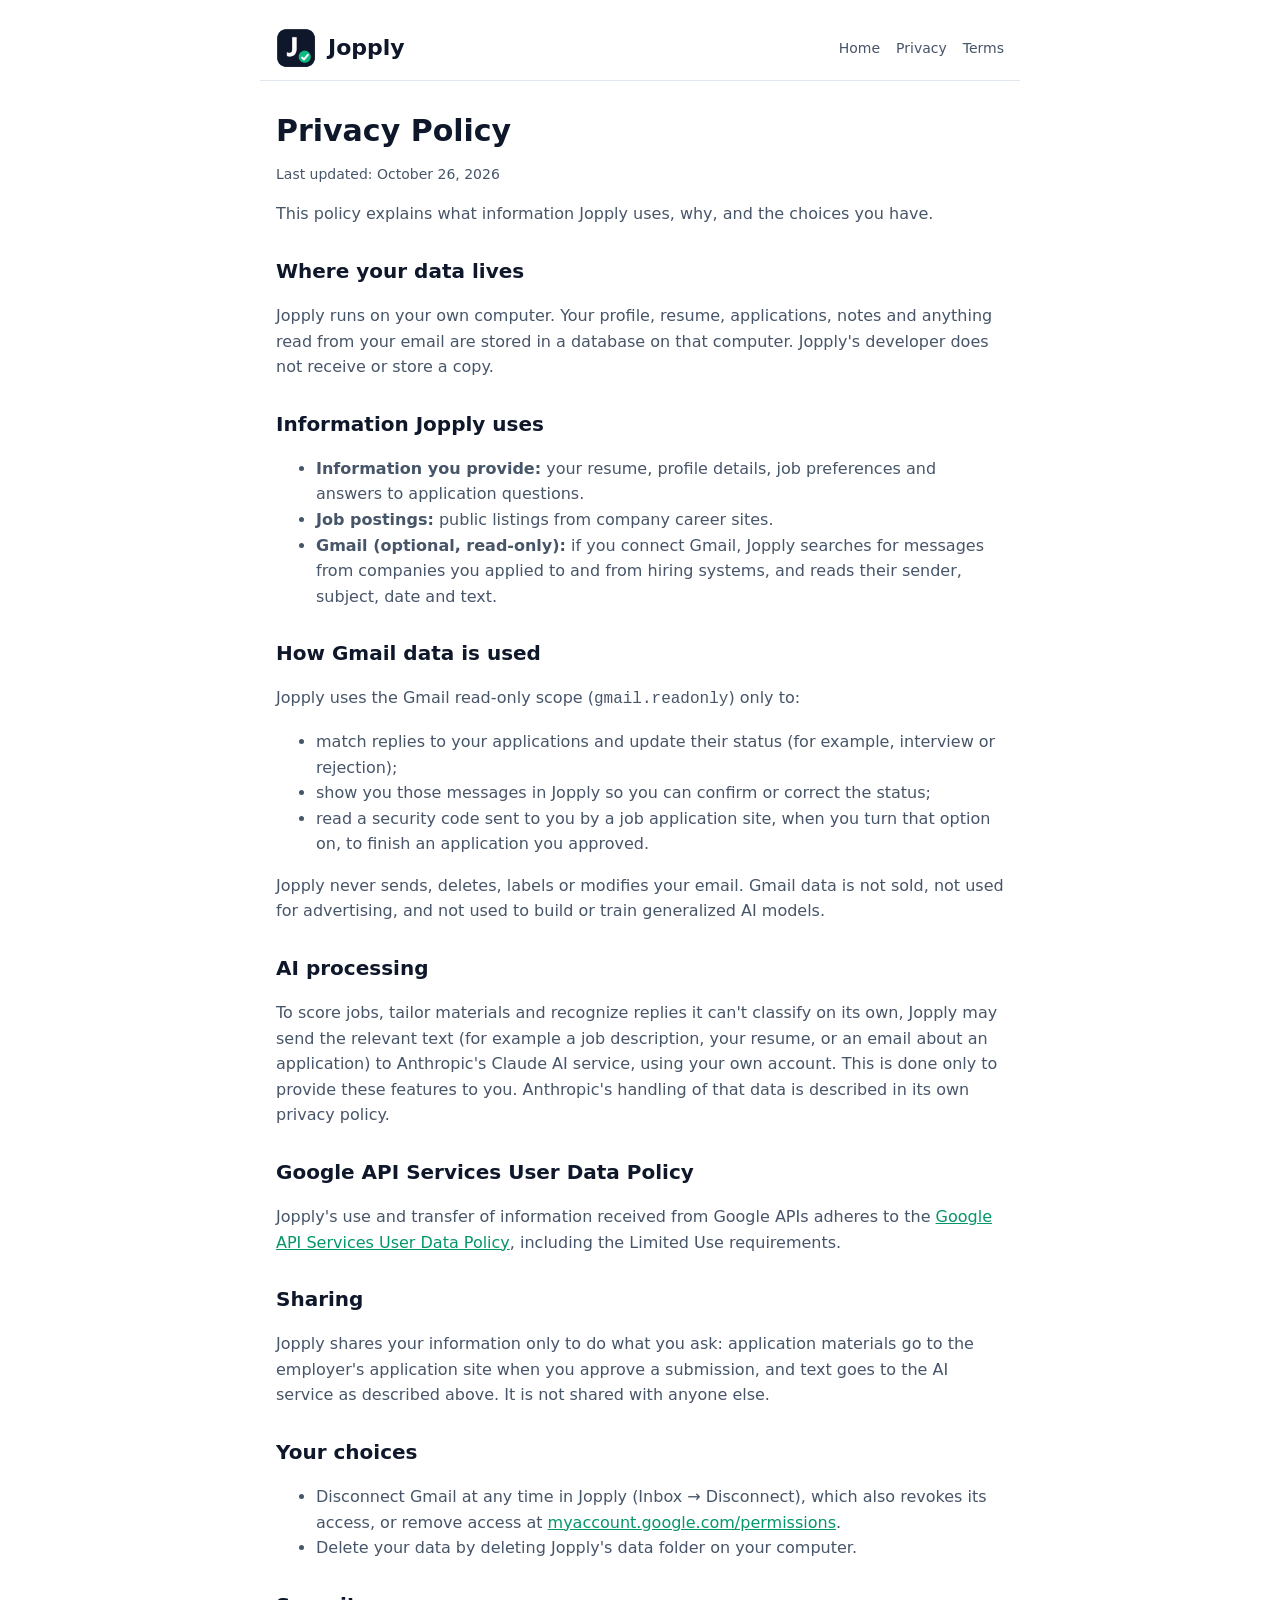
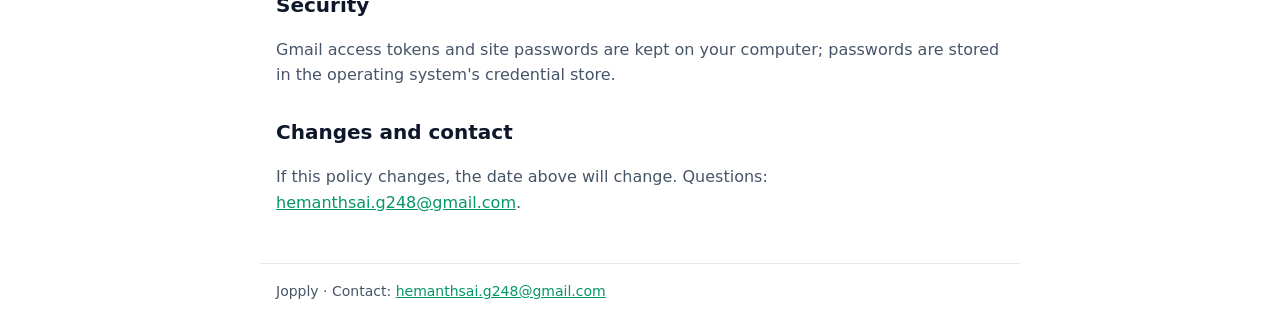
==== privacy.html @ 40e0c0b9 "Jopply website: home, privacy policy, terms" ====
<!doctype html><html lang="en"><head><meta charset="utf-8"><meta name="viewport" content="width=device-width, initial-scale=1"><link rel="icon" href="favicon.ico"><link rel="stylesheet" href="style.css"><title>Privacy Policy · Jopply</title></head><body>
<header><img src="logo.png" alt=""><a href="./">Jopply</a><nav><a href="./">Home</a><a href="privacy.html">Privacy</a><a href="terms.html">Terms</a></nav></header><main>
<h1>Privacy Policy</h1>
<p class="updated">Last updated: October 26, 2026</p>
<p>This policy explains what information Jopply uses, why, and the choices you have.</p>
<h2>Where your data lives</h2>
<p>Jopply runs on your own computer. Your profile, resume, applications, notes and anything read from your email are stored in a database on that computer. Jopply's developer does not receive or store a copy.</p>
<h2>Information Jopply uses</h2>
<ul>
<li><b>Information you provide:</b> your resume, profile details, job preferences and answers to application questions.</li>
<li><b>Job postings:</b> public listings from company career sites.</li>
<li><b>Gmail (optional, read-only):</b> if you connect Gmail, Jopply searches for messages from companies you applied to and from hiring systems, and reads their sender, subject, date and text.</li>
</ul>
<h2>How Gmail data is used</h2>
<p>Jopply uses the Gmail read-only scope (<code>gmail.readonly</code>) only to:</p>
<ul>
<li>match replies to your applications and update their status (for example, interview or rejection);</li>
<li>show you those messages in Jopply so you can confirm or correct the status;</li>
<li>read a security code sent to you by a job application site, when you turn that option on, to finish an application you approved.</li>
</ul>
<p>Jopply never sends, deletes, labels or modifies your email. Gmail data is not sold, not used for advertising, and not used to build or train generalized AI models.</p>
<h2>AI processing</h2>
<p>To score jobs, tailor materials and recognize replies it can't classify on its own, Jopply may send the relevant text (for example a job description, your resume, or an email about an application) to Anthropic's Claude AI service, using your own account. This is done only to provide these features to you. Anthropic's handling of that data is described in its own privacy policy.</p>
<h2>Google API Services User Data Policy</h2>
<p>Jopply's use and transfer of information received from Google APIs adheres to the <a href="https://developers.google.com/terms/api-services-user-data-policy">Google API Services User Data Policy</a>, including the Limited Use requirements.</p>
<h2>Sharing</h2>
<p>Jopply shares your information only to do what you ask: application materials go to the employer's application site when you approve a submission, and text goes to the AI service as described above. It is not shared with anyone else.</p>
<h2>Your choices</h2>
<ul>
<li>Disconnect Gmail at any time in Jopply (Inbox → Disconnect), which also revokes its access, or remove access at <a href="https://myaccount.google.com/permissions">myaccount.google.com/permissions</a>.</li>
<li>Delete your data by deleting Jopply's data folder on your computer.</li>
</ul>
<h2>Security</h2>
<p>Gmail access tokens and site passwords are kept on your computer; passwords are stored in the operating system's credential store.</p>
<h2>Changes and contact</h2>
<p>If this policy changes, the date above will change. Questions: <a href="mailto:hemanthsai.g248@gmail.com">hemanthsai.g248@gmail.com</a>.</p>
</main>
<footer>Jopply · Contact: <a href="mailto:hemanthsai.g248@gmail.com">hemanthsai.g248@gmail.com</a></footer></body></html>
---- style.css ----
:root { --ink:#0f172a; --muted:#475569; --line:#e2e8f0; --bg:#ffffff; --accent:#059669; }
@media (prefers-color-scheme: dark) { :root { --ink:#e2e8f0; --muted:#94a3b8; --line:#334155; --bg:#0f172a; --accent:#34d399; } }
* { box-sizing: border-box; }
body { margin:0; background:var(--bg); color:var(--ink); font:16px/1.6 system-ui,-apple-system,"Segoe UI",sans-serif; }
main, header, footer { max-width:760px; margin:0 auto; padding:0 16px; }
header { display:flex; align-items:center; gap:12px; padding-top:28px; padding-bottom:12px; border-bottom:1px solid var(--line); }
header img { width:40px; height:40px; } header a { color:inherit; text-decoration:none; font-weight:700; font-size:22px; }
nav { margin-left:auto; display:flex; gap:16px; font-size:14px; } nav a { font-weight:500; font-size:14px; color:var(--muted); }
h1 { font-size:30px; line-height:1.2; margin:32px 0 8px; } h2 { font-size:20px; margin:28px 0 6px; }
p, li { color:var(--muted); } a { color:var(--accent); } .updated { font-size:14px; }
footer { margin-top:48px; padding-top:16px; padding-bottom:32px; border-top:1px solid var(--line); font-size:14px; color:var(--muted); }
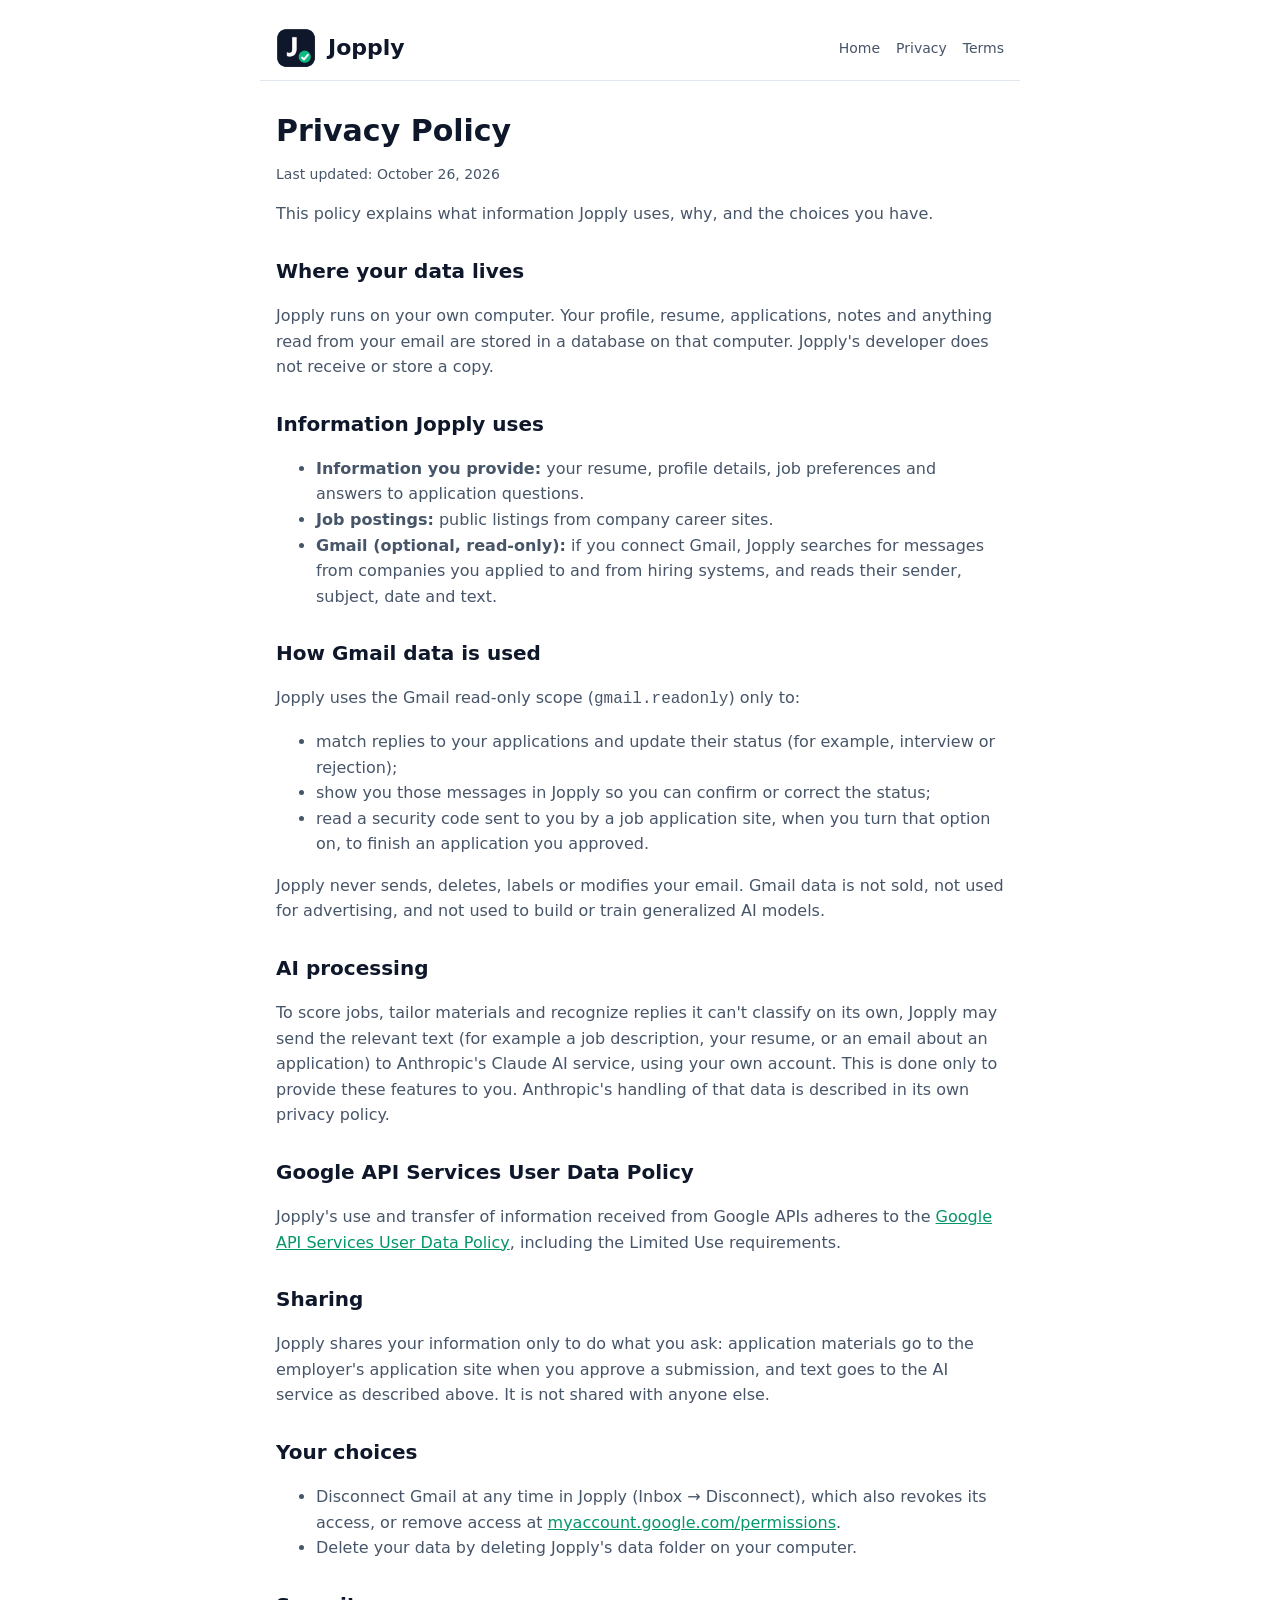
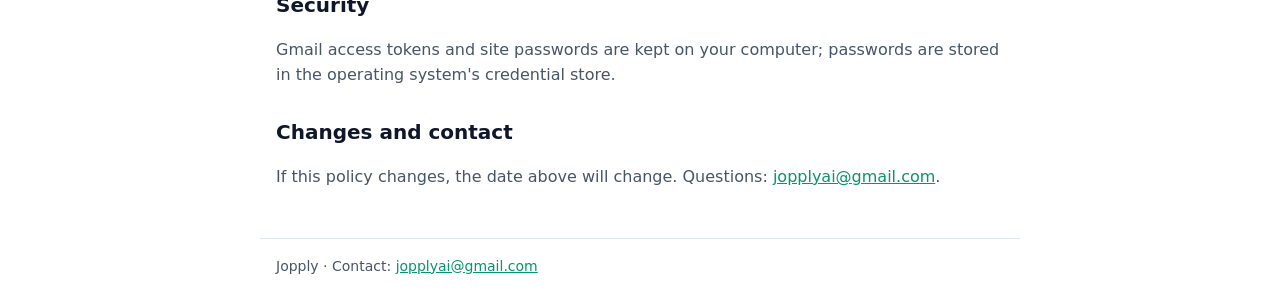
==== commit 65b50824: "Use the Jopply product email jopplyai@gmail.com as the contact Co-Authored-By: Claude Opus 5.5 <nore" ====
--- a/privacy.html
+++ b/privacy.html
@@ -33,6 +33,6 @@
 <h2>Security</h2>
 <p>Gmail access tokens and site passwords are kept on your computer; passwords are stored in the operating system's credential store.</p>
 <h2>Changes and contact</h2>
-<p>If this policy changes, the date above will change. Questions: <a href="mailto:hemanthsai.g248@gmail.com">hemanthsai.g248@gmail.com</a>.</p>
+<p>If this policy changes, the date above will change. Questions: <a href="mailto:jopplyai@gmail.com">jopplyai@gmail.com</a>.</p>
 </main>
-<footer>Jopply · Contact: <a href="mailto:hemanthsai.g248@gmail.com">hemanthsai.g248@gmail.com</a></footer></body></html>
+<footer>Jopply · Contact: <a href="mailto:jopplyai@gmail.com">jopplyai@gmail.com</a></footer></body></html>
